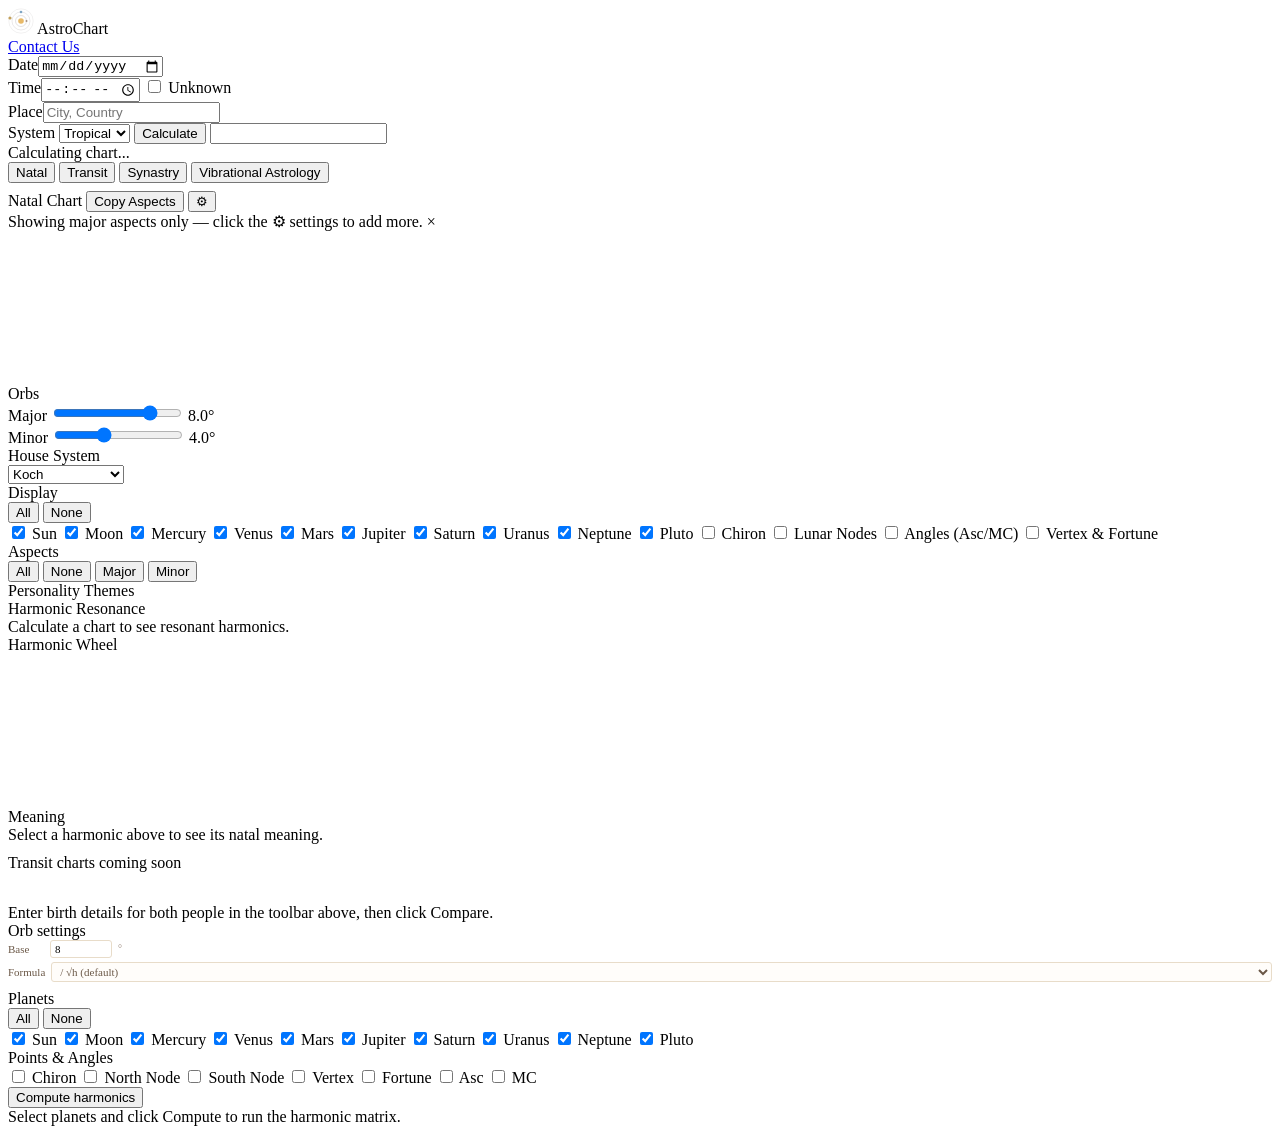
==== app/static/index.html @ 43c546cf "Pastel watercolor theme: soft blush/lavender/sky washes, subtle antique gold, warm plum text Replace" ====
<!DOCTYPE html>
<html lang="en">
<head>
<meta charset="UTF-8">
<meta name="viewport" content="width=device-width, initial-scale=1.0">
<title>Astro Chart</title>
<link rel="stylesheet" href="/static/style.css">
</head>
<body>

<div class="toolbar" id="toolbar">
  <div class="brand">
    <svg class="brand-icon" width="26" height="26" viewBox="0 0 26 26" fill="none" xmlns="http://www.w3.org/2000/svg">
      <circle cx="13" cy="13" r="13" fill="none"/>
      <!-- Sun -->
      <circle cx="13" cy="13" r="2.8" fill="#e8b968"/>
      <!-- Inner orbit + Mercury -->
      <ellipse cx="13" cy="13" rx="5.5" ry="5.5" stroke="rgba(74,60,63,0.22)" stroke-width="0.7" fill="none"/>
      <circle cx="18.5" cy="13" r="1" fill="#a8917f"/>
      <!-- Mid orbit + Earth -->
      <ellipse cx="13" cy="13" rx="9" ry="9" stroke="rgba(74,60,63,0.16)" stroke-width="0.7" fill="none"/>
      <circle cx="13" cy="4" r="1.3" fill="#7fa6c4"/>
      <!-- Outer orbit + Saturn-ish -->
      <ellipse cx="13" cy="13" rx="12.2" ry="12.2" stroke="rgba(74,60,63,0.10)" stroke-width="0.7" fill="none"/>
      <circle cx="2" cy="10" r="1.6" fill="#c3a05a"/>
    </svg>
    Astro<span>Chart</span>
  </div>
  <a class="contact-link" href="mailto:hereandnowinunity@gmail.com">Contact Us</a>

  <!-- Natal / Transit / Vibrational form (single person) -->
  <form id="chart-form">
    <label>Date</label><input type="date" id="birth-date" required>
    <div class="sep"></div>
    <label>Time</label><input type="time" id="birth-time" step="60" required>
    <label class="unknown-time-lbl" title="Assume noon; hides Angles/Points and shows Moon's day range">
      <input type="checkbox" id="unknown-time"> Unknown
    </label>
    <div class="sep"></div>
    <label>Place</label><input type="text" id="location" placeholder="City, Country" required>
    <div class="sep"></div>
    <label>System</label>
    <select id="zodiac"><option value="Tropical">Tropical</option><option value="Sidereal">Sidereal</option></select>
    <button type="submit" class="btn-calc" id="submit-btn">Calculate</button>
    <input type="text" id="hp-website" name="website" autocomplete="off" tabindex="-1" aria-hidden="true" class="hp-field">
  </form>

  <!-- Synastry form (two people) — hidden until Synastry tab active -->
  <div id="syn-toolbar-form" class="syn-tb-form" style="display:none">
    <div class="syn-tb-row">
      <span class="syn-tb-lbl syn-a-lbl">A</span>
      <label>Name</label><input type="text" id="syn-a-name" placeholder="optional" class="syn-tb-name">
      <label>Date</label><input type="date" id="syn-a-date" required>
      <label>Time</label><input type="time" id="syn-a-time" step="60" required>
      <label class="unknown-time-lbl" title="Assume noon; hides Angles/Points"><input type="checkbox" id="syn-a-unknown"> Unknown</label>
      <label>Place</label><input type="text" id="syn-a-loc" placeholder="City, Country" required class="syn-tb-place">
      <div class="syn-tb-sep"></div>
      <label>System</label>
      <select id="syn-zodiac"><option value="Tropical">Tropical</option><option value="Sidereal">Sidereal</option></select>
      <label>Houses</label>
      <select id="syn-house">
        <option value="Koch" selected>Koch</option>
        <option value="Placidus">Placidus</option>
        <option value="Whole Sign">Whole Sign</option>
        <option value="Equal">Equal</option>
        <option value="Porphyry">Porphyry</option>
        <option value="Regiomontanus">Regiomontanus</option>
        <option value="Campanus">Campanus</option>
      </select>
    </div>
    <div class="syn-tb-row">
      <span class="syn-tb-lbl syn-b-lbl">B</span>
      <label>Name</label><input type="text" id="syn-b-name" placeholder="optional" class="syn-tb-name">
      <label>Date</label><input type="date" id="syn-b-date" required>
      <label>Time</label><input type="time" id="syn-b-time" step="60" required>
      <label class="unknown-time-lbl" title="Assume noon; hides Angles/Points"><input type="checkbox" id="syn-b-unknown"> Unknown</label>
      <label>Place</label><input type="text" id="syn-b-loc" placeholder="City, Country" required class="syn-tb-place">
      <div class="syn-tb-sep"></div>
      <label>Orb</label>
      <input type="range" class="orb-slider" id="syn-orb-val" value="8" min="0.5" max="10" step="0.5" style="width:80px">
      <span id="syn-orb-readout" style="font-size:11px;color:#9c8b7e;min-width:28px">8.0°</span>
      <button type="button" class="btn-calc" id="syn-compute-btn" onclick="synCompute()">Compare</button>
    </div>
  </div>
</div>

<div id="error-bar" class="error-bar"></div>
<div class="loading" id="spinner">Calculating chart...</div>
<div id="results" class="page">
  <div class="tab-bar">
    <div class="tabs">
      <button type="button" class="tab active" data-tab="natal">Natal</button>
      <button type="button" class="tab" data-tab="transit">Transit</button>
      <button type="button" class="tab" data-tab="synastry">Synastry</button>
      <button type="button" class="tab" data-tab="vibrational">Vibrational Astrology</button>
    </div>
    <div class="tab-meta" id="tab-meta"></div>
  </div>
  <div id="tab-natal" class="tab-page active">
  <div id="natal-empty-state" class="empty-page" style="display:none">Enter birth details above to generate your natal chart</div>
  <div id="natal-content" style="padding:8px 0 0">
    <!-- Top row: H1 natal (left) + harmonics grid (right) -->
    <div class="row" style="margin-bottom:10px">
      <div class="card card-wheel">
        <div class="card-hdr">
          <span class="card-hdr-title">Natal Chart</span>
          <button class="copy-btn" id="natal-copy-asp-btn" onclick="copyNatalAspects()">Copy Aspects</button>
          <button type="button" class="gear-btn" id="gear-btn" title="Toggle filters">&#9881;</button>
        </div>
        <div class="chart-note" id="chart-note">
          <span>Showing major aspects only &mdash; click the &#9881; settings to add more.</span>
          <span class="nx" id="chart-note-x" title="Dismiss">&times;</span>
        </div>
        <div class="chart-row">
          <div class="canvas-wrap">
            <canvas id="wheel-canvas"></canvas>
            <div id="pat-tooltip" class="pat-tooltip"></div>
          </div>
          <div class="filter-panel closed" id="filter-panel">
            <div class="fp-hdr"><span>Orbs</span></div>
            <div class="orb-row">
              <span class="orb-label">Major</span>
              <input type="range" class="orb-slider" id="major-orb-val" value="8" min="0.5" max="10" step="0.5">
              <span class="orb-readout" id="major-orb-readout">8.0&deg;</span>
            </div>
            <div class="orb-row">
              <span class="orb-label">Minor</span>
              <input type="range" class="orb-slider" id="minor-orb-val" value="4" min="0.5" max="10" step="0.5">
              <span class="orb-readout" id="minor-orb-readout">4.0&deg;</span>
            </div>
            <div class="fp-hdr"><span>House System</span></div>
            <select id="house-system" title="Tropical only &mdash; Sidereal always uses Whole Sign">
              <option value="Koch" selected>Koch</option>
              <option value="Placidus">Placidus</option>
              <option value="Whole Sign">Whole Sign</option>
              <option value="Equal">Equal</option>
              <option value="Porphyry">Porphyry</option>
              <option value="Regiomontanus">Regiomontanus</option>
              <option value="Campanus">Campanus</option>
            </select>
            <div class="fp-hdr">
              <span>Display</span>
              <div class="fp-hdr-btns">
                <button data-bulk="disp" data-bulk-state="all">All</button>
                <button data-bulk="disp" data-bulk-state="none">None</button>
              </div>
            </div>
            <div class="fp-flow">
              <label><input type="checkbox" data-disp-name="Sun" checked> Sun</label>
              <label><input type="checkbox" data-disp-name="Moon" checked> Moon</label>
              <label><input type="checkbox" data-disp-name="Mercury" checked> Mercury</label>
              <label><input type="checkbox" data-disp-name="Venus" checked> Venus</label>
              <label><input type="checkbox" data-disp-name="Mars" checked> Mars</label>
              <label><input type="checkbox" data-disp-name="Jupiter" checked> Jupiter</label>
              <label><input type="checkbox" data-disp-name="Saturn" checked> Saturn</label>
              <label><input type="checkbox" data-disp-name="Uranus" checked> Uranus</label>
              <label><input type="checkbox" data-disp-name="Neptune" checked> Neptune</label>
              <label><input type="checkbox" data-disp-name="Pluto" checked> Pluto</label>
              <label><input type="checkbox" data-disp="Chiron"> Chiron</label>
              <label><input type="checkbox" data-disp="Nodes"> Lunar Nodes</label>
              <label><input type="checkbox" data-disp="Angles"> Angles (Asc/MC)</label>
              <label><input type="checkbox" data-disp="Points"> Vertex &amp; Fortune</label>
            </div>
            <div class="fp-hdr">
              <span>Aspects</span>
              <div class="fp-hdr-btns">
                <button data-asp-bulk="all">All</button>
                <button data-asp-bulk="none">None</button>
                <button data-asp-bulk="major">Major</button>
                <button data-asp-bulk="minor">Minor</button>
              </div>
            </div>
            <div id="asp-list" style="display:grid;grid-template-columns:1fr 1fr;gap:1px 4px"></div>
          </div>
        </div>
      </div>
      <!-- Right column: 2x2 grid -->
      <div class="right-2x2">
        <!-- (0,0) Word cloud -->
        <div class="card card-quad">
          <div class="card-hdr"><span class="card-hdr-title">Personality Themes</span></div>
          <div class="card-body"><div class="word-cloud" id="word-cloud"></div></div>
        </div>
        <!-- (0,1) Harmonics ranked list -->
        <div class="card card-quad">
          <div class="card-hdr">
            <span class="card-hdr-title">Harmonic Resonance</span>
            <span id="harm-loading" style="font-size:10px;color:#9c8268;display:none">computing&hellip;</span>
          </div>
          <div class="card-body" id="harm-body">
            <div id="harm-empty" class="harm-empty">Calculate a chart to see resonant harmonics.</div>
            <div id="harm-content" class="harm-content" style="display:none">
              <div class="harm-orb-ctrl">
                <span class="harm-orb-label">Orb</span>
                <input type="range" id="harm-base-orb" class="orb-slider" min="1" max="16" step="0.5" value="8">
                <span id="harm-base-orb-val" class="harm-orb-readout">8°</span>
                <select id="harm-rank-by" class="harm-rank-select">
                  <option value="pairs" selected>Pair Count</option>
                  <option value="sumclose">Total Resonance</option>
                  <option value="adjusted">Noise-Adjusted</option>
                </select>
              </div>
              <div class="harm-list-hdr" id="harm-list-hdr">Ranked by pair count &middot; click a row for meaning</div>
              <div id="harm-list" class="harm-list"></div>
            </div>
          </div>
        </div>
        <!-- (1,0) Harmonic wheel (mini) -->
        <div class="card card-quad">
          <div class="card-hdr"><span class="card-hdr-title">Harmonic Wheel</span></div>
          <div class="harm-mini-body">
            <canvas id="harm-mini-canvas"></canvas>
          </div>
        </div>
        <!-- (1,1) Harmonic meaning panel -->
        <div class="card card-quad">
          <div class="card-hdr"><span class="card-hdr-title">Meaning</span></div>
          <div class="card-body">
            <div id="harm-detail-right" class="harm-detail-right">
              <div class="harm-hint">Select a harmonic above to see its natal meaning.</div>
            </div>
          </div>
        </div>
      </div>
    </div>
    <div id="info-box" style="display:none"></div>
  </div>
  </div><!-- /natal-content -->
  </div>
  <div id="tab-transit" class="tab-page">
    <div class="tab-coming">Transit charts coming soon</div>
  </div>
  <div id="tab-synastry" class="tab-page">
    <div class="syn-layout">

      <!-- ── Empty / loading states ─────────────────────── -->
      <div id="syn-empty" class="harm-empty" style="margin-top:32px">Enter birth details for both people in the toolbar above, then click Compare.</div>
      <div id="syn-spinner" class="loading" style="display:none;position:relative;padding:32px 0">Calculating synastry&hellip;</div>

      <!-- ── Results ─────────────────────────────────────── -->
      <div id="syn-results" style="display:none">

        <!-- 3-column layout: biwheel | composite | score+harmonics+cross-aspects -->
        <div class="syn-3col">

          <!-- Col 1: Bi-wheel -->
          <div class="card syn-biwheel-card">
            <div class="card-hdr">
              <span class="card-hdr-title">Synastry Bi-Wheel</span>
              <span class="syn-legend"><span class="syn-leg-a">&#9679;</span> <span id="syn-leg-a-name">A</span> &nbsp; <span class="syn-leg-b">&#9679;</span> <span id="syn-leg-b-name">B</span></span>
              <button type="button" class="gear-btn" id="syn-gear-btn" title="Toggle filters">&#9881;</button>
              <button class="copy-btn" id="syn-copy-asp-btn" onclick="copySynAspects()">Copy Aspects</button>
            </div>
            <div class="chart-row syn-biwheel-row">
              <div class="canvas-wrap syn-biwheel-wrap">
                <canvas id="syn-biwheel-canvas"></canvas>
              </div>
              <div class="filter-panel closed" id="syn-filter-panel">
                <div class="fp-hdr"><span>Orbs</span></div>
                <div class="orb-row">
                  <span class="orb-label">Major</span>
                  <input type="range" class="orb-slider" id="syn-major-orb" value="8" min="0.5" max="10" step="0.5">
                  <span class="orb-readout" id="syn-major-orb-readout">8.0&deg;</span>
                </div>
                <div class="orb-row">
                  <span class="orb-label">Minor</span>
                  <input type="range" class="orb-slider" id="syn-minor-orb" value="4" min="0.5" max="10" step="0.5">
                  <span class="orb-readout" id="syn-minor-orb-readout">4.0&deg;</span>
                </div>
                <div class="fp-hdr">
                  <span>Person A bodies</span>
                  <div class="fp-hdr-btns">
                    <button onclick="synBulkBody('a','all')">All</button>
                    <button onclick="synBulkBody('a','none')">None</button>
                  </div>
                </div>
                <div class="fp-flow">
                  <label><input type="checkbox" class="syn-disp-a" data-body="Sun"     checked> Sun</label>
                  <label><input type="checkbox" class="syn-disp-a" data-body="Moon"    checked> Moon</label>
                  <label><input type="checkbox" class="syn-disp-a" data-body="Mercury" checked> Mercury</label>
                  <label><input type="checkbox" class="syn-disp-a" data-body="Venus"   checked> Venus</label>
                  <label><input type="checkbox" class="syn-disp-a" data-body="Mars"    checked> Mars</label>
                  <label><input type="checkbox" class="syn-disp-a" data-body="Jupiter" checked> Jupiter</label>
                  <label><input type="checkbox" class="syn-disp-a" data-body="Saturn"  checked> Saturn</label>
                  <label><input type="checkbox" class="syn-disp-a" data-body="Uranus"  checked> Uranus</label>
                  <label><input type="checkbox" class="syn-disp-a" data-body="Neptune" checked> Neptune</label>
                  <label><input type="checkbox" class="syn-disp-a" data-body="Pluto"   checked> Pluto</label>
                  <label><input type="checkbox" class="syn-disp-a" data-body="Chiron"> Chiron</label>
                  <label><input type="checkbox" class="syn-disp-a" data-body="North Node"> Nodes</label>
                  <label><input type="checkbox" class="syn-disp-a" data-body="Vertex"> Vertex</label>
                  <label><input type="checkbox" class="syn-disp-a" data-body="Fortune"> Fortune</label>
                  <label><input type="checkbox" class="syn-disp-a" data-body="Asc">    Asc/Desc</label>
                  <label><input type="checkbox" class="syn-disp-a" data-body="MC">     MC/IC</label>
                </div>
                <div class="fp-hdr">
                  <span>Person B bodies</span>
                  <div class="fp-hdr-btns">
                    <button onclick="synBulkBody('b','all')">All</button>
                    <button onclick="synBulkBody('b','none')">None</button>
                  </div>
                </div>
                <div class="fp-flow">
                  <label><input type="checkbox" class="syn-disp-b" data-body="Sun"     checked> Sun</label>
                  <label><input type="checkbox" class="syn-disp-b" data-body="Moon"    checked> Moon</label>
                  <label><input type="checkbox" class="syn-disp-b" data-body="Mercury" checked> Mercury</label>
                  <label><input type="checkbox" class="syn-disp-b" data-body="Venus"   checked> Venus</label>
                  <label><input type="checkbox" class="syn-disp-b" data-body="Mars"    checked> Mars</label>
                  <label><input type="checkbox" class="syn-disp-b" data-body="Jupiter" checked> Jupiter</label>
                  <label><input type="checkbox" class="syn-disp-b" data-body="Saturn"  checked> Saturn</label>
                  <label><input type="checkbox" class="syn-disp-b" data-body="Uranus"  checked> Uranus</label>
                  <label><input type="checkbox" class="syn-disp-b" data-body="Neptune" checked> Neptune</label>
                  <label><input type="checkbox" class="syn-disp-b" data-body="Pluto"   checked> Pluto</label>
                  <label><input type="checkbox" class="syn-disp-b" data-body="Chiron"> Chiron</label>
                  <label><input type="checkbox" class="syn-disp-b" data-body="North Node"> Nodes</label>
                  <label><input type="checkbox" class="syn-disp-b" data-body="Vertex"> Vertex</label>
                  <label><input type="checkbox" class="syn-disp-b" data-body="Fortune"> Fortune</label>
                  <label><input type="checkbox" class="syn-disp-b" data-body="Asc">    Asc/Desc</label>
                  <label><input type="checkbox" class="syn-disp-b" data-body="MC">     MC/IC</label>
                </div>
                <div class="fp-hdr">
                  <span>Aspects</span>
                  <div class="fp-hdr-btns">
                    <button onclick="synBulkAsp('all')">All</button>
                    <button onclick="synBulkAsp('none')">None</button>
                    <button onclick="synBulkAsp('major')">Major</button>
                  </div>
                </div>
                <div id="syn-asp-list"></div>
              </div>
            </div>
          </div>

          <!-- Col 2: Composite wheel -->
          <div class="card syn-biwheel-card">
            <div class="card-hdr">
              <span class="card-hdr-title">Composite Chart</span>
              <button type="button" class="gear-btn" id="comp-gear-btn" title="Toggle filters">&#9881;</button>
              <button class="copy-btn" id="comp-copy-asp-btn" onclick="copyCompAspects()">Copy Aspects</button>
            </div>
            <div class="chart-row syn-biwheel-row">
              <div class="canvas-wrap syn-biwheel-wrap">
                <canvas id="syn-composite-canvas"></canvas>
              </div>
              <div class="filter-panel closed" id="comp-filter-panel">
                <div class="fp-hdr"><span>Orbs</span></div>
                <div class="orb-row">
                  <span class="orb-label">Major</span>
                  <input type="range" class="orb-slider" id="comp-major-orb" value="8" min="0.5" max="10" step="0.5">
                  <span class="orb-readout" id="comp-major-orb-readout">8.0&deg;</span>
                </div>
                <div class="orb-row">
                  <span class="orb-label">Minor</span>
                  <input type="range" class="orb-slider" id="comp-minor-orb" value="4" min="0.5" max="10" step="0.5">
                  <span class="orb-readout" id="comp-minor-orb-readout">4.0&deg;</span>
                </div>
                <div class="fp-hdr">
                  <span>Bodies</span>
                  <div class="fp-hdr-btns">
                    <button onclick="compBulkBody('all')">All</button>
                    <button onclick="compBulkBody('none')">None</button>
                  </div>
                </div>
                <div class="fp-flow">
                  <label><input type="checkbox" class="comp-disp" data-body="Sun"     checked> Sun</label>
                  <label><input type="checkbox" class="comp-disp" data-body="Moon"    checked> Moon</label>
                  <label><input type="checkbox" class="comp-disp" data-body="Mercury" checked> Mercury</label>
                  <label><input type="checkbox" class="comp-disp" data-body="Venus"   checked> Venus</label>
                  <label><input type="checkbox" class="comp-disp" data-body="Mars"    checked> Mars</label>
                  <label><input type="checkbox" class="comp-disp" data-body="Jupiter" checked> Jupiter</label>
                  <label><input type="checkbox" class="comp-disp" data-body="Saturn"  checked> Saturn</label>
                  <label><input type="checkbox" class="comp-disp" data-body="Uranus"  checked> Uranus</label>
                  <label><input type="checkbox" class="comp-disp" data-body="Neptune" checked> Neptune</label>
                  <label><input type="checkbox" class="comp-disp" data-body="Pluto"   checked> Pluto</label>
                  <label><input type="checkbox" class="comp-disp" data-body="Chiron"> Chiron</label>
                  <label><input type="checkbox" class="comp-disp" data-body="North Node"> Nodes</label>
                  <label><input type="checkbox" class="comp-disp" data-body="Vertex"> Vertex</label>
                  <label><input type="checkbox" class="comp-disp" data-body="Fortune"> Fortune</label>
                  <label><input type="checkbox" class="comp-disp" data-body="Asc">    Asc/Desc</label>
                  <label><input type="checkbox" class="comp-disp" data-body="MC">     MC/IC</label>
                </div>
                <div class="fp-hdr">
                  <span>Aspects</span>
                  <div class="fp-hdr-btns">
                    <button onclick="compBulkAsp('all')">All</button>
                    <button onclick="compBulkAsp('none')">None</button>
                    <button onclick="compBulkAsp('major')">Major</button>
                  </div>
                </div>
                <div id="comp-asp-list"></div>
              </div>
            </div>
          </div>

          <!-- Col 3: score + harmonics + cross-aspects -->
          <div class="syn-3col-right">

          <!-- Score + Harmonics row -->
          <div class="syn-sh-row">

          <div class="card syn-score-card">
            <div class="card-hdr"><span class="card-hdr-title">Compatibility</span></div>
            <div class="card-body">
              <div class="syn-score-wrap">
                <div class="syn-score-circle" id="syn-score-circle">—</div>
                <div class="syn-score-detail">
                  <div class="syn-score-summary" id="syn-score-summary"></div>
                  <div id="syn-score-breakdown"></div>
                </div>
              </div>
            </div>
          </div>

          <div class="card syn-harm-card">
            <div class="card-hdr">
              <span class="card-hdr-title">Cross-Chart Harmonics</span>
              <span id="syn-harm-loading" style="font-size:10px;color:#9c8268;display:none">computing&hellip;</span>
            </div>
            <div class="card-body" id="syn-harm-body">
              <div id="syn-harm-empty" class="harm-empty">Loading&hellip;</div>
              <div id="syn-harm-content" style="display:none">
                <div class="harm-orb-ctrl">
                  <span class="harm-orb-label">Orb</span>
                  <input type="range" id="syn-harm-orb" class="orb-slider" min="1" max="16" step="0.5" value="8">
                  <span id="syn-harm-orb-val" class="harm-orb-readout">8&deg;</span>
                  <select id="syn-harm-rank-by" class="harm-rank-select">
                    <option value="pairs" selected>Pair Count</option>
                    <option value="sumclose">Total Resonance</option>
                    <option value="adjusted">Noise-Adjusted</option>
                  </select>
                </div>
                <div class="harm-list-hdr" id="syn-harm-list-hdr">Ranked by pair count &middot; click for meaning</div>
                <div id="syn-harm-list" class="harm-list"></div>
                <div id="syn-harm-detail" class="harm-detail-right" style="margin-top:8px;border-top:1px solid #e8dcc9;padding-top:6px"></div>
              </div>
            </div>
          </div>

          </div><!-- /syn-sh-row -->

          <div class="card syn-cross-asp-card">
            <div class="card-hdr">
              <span class="card-hdr-title">Cross-Aspects</span>
              <span style="font-size:10px;color:#9c8b7e" id="syn-asp-count"></span>
            </div>
            <div class="card-body" style="overflow-y:auto;max-height:320px">
              <table class="vib-table" id="syn-cross-asp-table">
                <thead><tr>
                  <th>Person A</th><th>Aspect</th><th>Person B</th>
                  <th class="num">Orb</th><th class="num">Closeness</th>
                </tr></thead>
                <tbody id="syn-cross-asp-tbody"></tbody>
              </table>
            </div>
          </div>

          </div><!-- /syn-3col-right -->

        </div><!-- /syn-3col -->

      </div>
    </div>
  </div>
  <div id="tab-vibrational" class="tab-page">
    <div class="vib-layout">

      <!-- ── Left: controls ─────────────────────────────── -->
      <div class="vib-sidebar">

        <div class="fp-hdr" style="margin-top:0">Orb settings</div>
        <div style="display:flex;align-items:center;gap:6px;margin-bottom:4px">
          <span style="font-size:11px;color:#6b5847;flex:0 0 36px">Base</span>
          <input type="number" id="vib-base-orb" value="8" min="0.5" max="30" step="0.5" style="width:52px;padding:2px 4px;border:1px solid #e8dcc9;border-radius:3px;font-family:inherit;font-size:11px">
          <span style="font-size:10px;color:#9c8b7e">&deg;</span>
        </div>
        <div style="display:flex;align-items:center;gap:6px;margin-bottom:8px">
          <span style="font-size:11px;color:#6b5847;flex:0 0 36px">Formula</span>
          <select id="vib-orb-formula" style="flex:1;padding:2px 4px;border:1px solid #e8dcc9;border-radius:3px;font-family:inherit;font-size:11px;background:#fffdfa;color:#6b5847">
            <option value="sqrt">/ &radic;h  (default)</option>
            <option value="linear">/ h  (strict)</option>
            <option value="fixed">fixed</option>
          </select>
        </div>

        <div class="fp-hdr">
          <span>Planets</span>
          <div class="fp-hdr-btns">
            <button onclick="vibSetAll(true)">All</button>
            <button onclick="vibSetAll(false)">None</button>
          </div>
        </div>
        <div class="vib-checks" id="vib-planet-checks">
          <label><input type="checkbox" class="vib-body" value="Sun" checked> Sun</label>
          <label><input type="checkbox" class="vib-body" value="Moon" checked> Moon</label>
          <label><input type="checkbox" class="vib-body" value="Mercury" checked> Mercury</label>
          <label><input type="checkbox" class="vib-body" value="Venus" checked> Venus</label>
          <label><input type="checkbox" class="vib-body" value="Mars" checked> Mars</label>
          <label><input type="checkbox" class="vib-body" value="Jupiter" checked> Jupiter</label>
          <label><input type="checkbox" class="vib-body" value="Saturn" checked> Saturn</label>
          <label><input type="checkbox" class="vib-body" value="Uranus" checked> Uranus</label>
          <label><input type="checkbox" class="vib-body" value="Neptune" checked> Neptune</label>
          <label><input type="checkbox" class="vib-body" value="Pluto" checked> Pluto</label>
        </div>

        <div class="fp-hdr">Points &amp; Angles</div>
        <div class="vib-checks">
          <label><input type="checkbox" class="vib-body" value="Chiron"> Chiron</label>
          <label><input type="checkbox" class="vib-body" value="North Node"> North Node</label>
          <label><input type="checkbox" class="vib-body" value="South Node"> South Node</label>
          <label><input type="checkbox" class="vib-body" value="Vertex"> Vertex</label>
          <label><input type="checkbox" class="vib-body" value="Fortune"> Fortune</label>
          <label><input type="checkbox" class="vib-body" value="Asc"> Asc</label>
          <label><input type="checkbox" class="vib-body" value="MC"> MC</label>
        </div>

        <button class="vib-compute-btn" id="vib-compute-btn" onclick="vibCompute()">Compute harmonics</button>
      </div>

      <!-- ── Right: results ────────────────────────────── -->
      <div class="vib-main">
        <div id="vib-empty" class="harm-empty">Select planets and click Compute to run the harmonic matrix.</div>
        <div id="vib-spinner" style="display:none" class="harm-empty">Computing&hellip;</div>
        <div id="vib-results" style="display:none;height:100%;overflow-y:auto">
          <table class="vib-table" id="vib-table">
            <thead>
              <tr>
                <th>H</th>
                <th>Name &middot; Factors</th>
                <th class="num">Pairs</th>
                <th class="num">Tightest</th>
                <th>Planet pairs  <span style="font-weight:400;color:#9c8b7e">(natal orb&deg;)</span></th>
              </tr>
            </thead>
            <tbody id="vib-tbody"></tbody>
          </table>
        </div>
      </div>
    </div>
  </div>
</div>

<script src="/static/chart.js"></script>
</body>
</html>
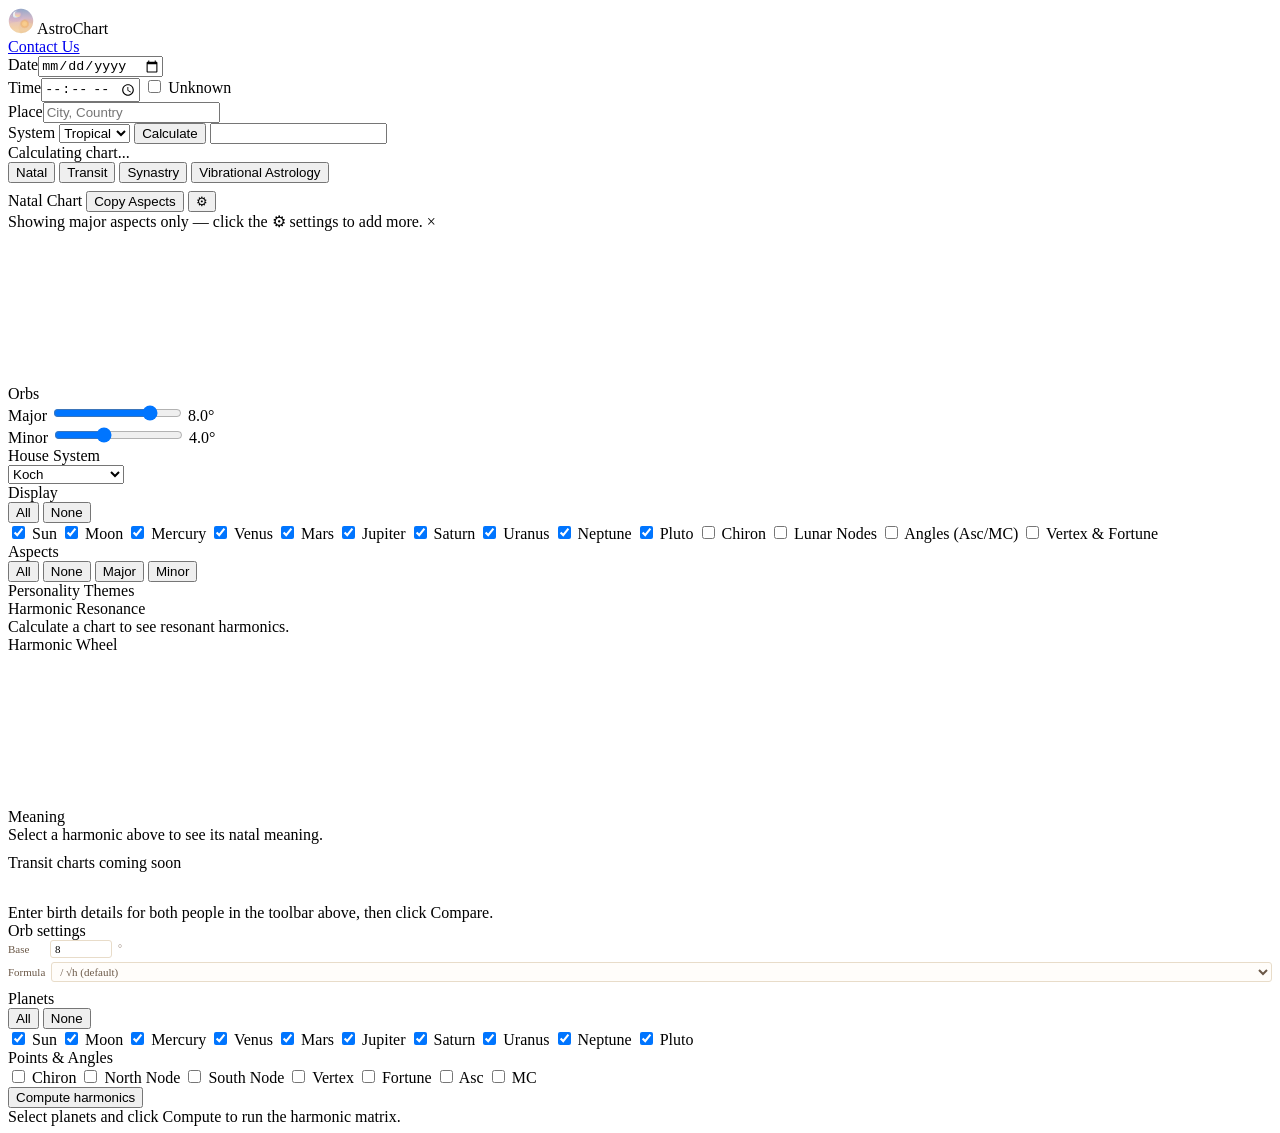
==== commit 2d389851: "Replace brand icon with watercolor sun/moon sky logo Swaps the solar-system orbit icon for a painter" ====
--- a/app/static/index.html
+++ b/app/static/index.html
@@ -10,19 +10,52 @@
 
 <div class="toolbar" id="toolbar">
   <div class="brand">
-    <svg class="brand-icon" width="26" height="26" viewBox="0 0 26 26" fill="none" xmlns="http://www.w3.org/2000/svg">
-      <circle cx="13" cy="13" r="13" fill="none"/>
-      <!-- Sun -->
-      <circle cx="13" cy="13" r="2.8" fill="#e8b968"/>
-      <!-- Inner orbit + Mercury -->
-      <ellipse cx="13" cy="13" rx="5.5" ry="5.5" stroke="rgba(74,60,63,0.22)" stroke-width="0.7" fill="none"/>
-      <circle cx="18.5" cy="13" r="1" fill="#a8917f"/>
-      <!-- Mid orbit + Earth -->
-      <ellipse cx="13" cy="13" rx="9" ry="9" stroke="rgba(74,60,63,0.16)" stroke-width="0.7" fill="none"/>
-      <circle cx="13" cy="4" r="1.3" fill="#7fa6c4"/>
-      <!-- Outer orbit + Saturn-ish -->
-      <ellipse cx="13" cy="13" rx="12.2" ry="12.2" stroke="rgba(74,60,63,0.10)" stroke-width="0.7" fill="none"/>
-      <circle cx="2" cy="10" r="1.6" fill="#c3a05a"/>
+    <svg class="brand-icon" width="26" height="26" viewBox="0 0 64 64" xmlns="http://www.w3.org/2000/svg">
+      <defs>
+        <linearGradient id="brand-sky" x1="0" y1="0" x2="0" y2="1">
+          <stop offset="0%"  stop-color="#8fa8c9"/>
+          <stop offset="45%" stop-color="#d9b9c9"/>
+          <stop offset="75%" stop-color="#f0c9a8"/>
+          <stop offset="100%" stop-color="#f5d9a8"/>
+        </linearGradient>
+        <radialGradient id="brand-sun" cx="50%" cy="50%" r="50%">
+          <stop offset="0%"  stop-color="#fff3d6"/>
+          <stop offset="55%" stop-color="#f0b878"/>
+          <stop offset="100%" stop-color="#e8a55c" stop-opacity="0"/>
+        </radialGradient>
+        <radialGradient id="brand-moon" cx="35%" cy="35%" r="65%">
+          <stop offset="0%"  stop-color="#fdfaf3"/>
+          <stop offset="70%" stop-color="#dce6ee"/>
+          <stop offset="100%" stop-color="#c9d6e2" stop-opacity="0"/>
+        </radialGradient>
+        <filter id="brand-watercolor" x="-50%" y="-50%" width="200%" height="200%">
+          <feTurbulence type="fractalNoise" baseFrequency="0.012 0.018" numOctaves="2" seed="7" result="noise"/>
+          <feDisplacementMap in="SourceGraphic" in2="noise" scale="6" xChannelSelector="R" yChannelSelector="G"/>
+          <feGaussianBlur stdDeviation="0.6"/>
+        </filter>
+        <filter id="brand-soften" x="-50%" y="-50%" width="200%" height="200%">
+          <feGaussianBlur stdDeviation="0.5"/>
+        </filter>
+        <clipPath id="brand-clip"><circle cx="32" cy="32" r="30"/></clipPath>
+      </defs>
+      <!-- Watercolor sky: dusk-to-dawn wash behind sun + crescent moon -->
+      <g clip-path="url(#brand-clip)">
+        <rect x="0" y="0" width="64" height="64" fill="url(#brand-sky)"/>
+        <circle cx="16" cy="14" r="20" fill="#b79bcf" opacity="0.16" filter="url(#brand-watercolor)"/>
+        <circle cx="48" cy="48" r="22" fill="#e0b17a" opacity="0.20" filter="url(#brand-watercolor)"/>
+        <ellipse cx="32" cy="46" rx="36" ry="12" fill="#f6d9b0" opacity="0.30" filter="url(#brand-watercolor)"/>
+        <!-- Sun -->
+        <circle cx="41" cy="39" r="12" fill="url(#brand-sun)" filter="url(#brand-soften)"/>
+        <circle cx="41" cy="39" r="6.5" fill="#f7c988" opacity="0.85" filter="url(#brand-soften)"/>
+        <!-- Crescent moon -->
+        <circle cx="21" cy="17" r="9" fill="url(#brand-moon)" filter="url(#brand-soften)"/>
+        <circle cx="24" cy="14.5" r="7.4" fill="url(#brand-sky)" opacity="0.92"/>
+        <!-- Stars -->
+        <circle cx="13" cy="9" r="0.7" fill="#fff" opacity="0.7"/>
+        <circle cx="9" cy="18" r="0.6" fill="#fff" opacity="0.55"/>
+        <circle cx="20" cy="6" r="0.55" fill="#fff" opacity="0.55"/>
+      </g>
+      <circle cx="32" cy="32" r="30" fill="none" stroke="#00000012" stroke-width="0.6"/>
     </svg>
     Astro<span>Chart</span>
   </div>
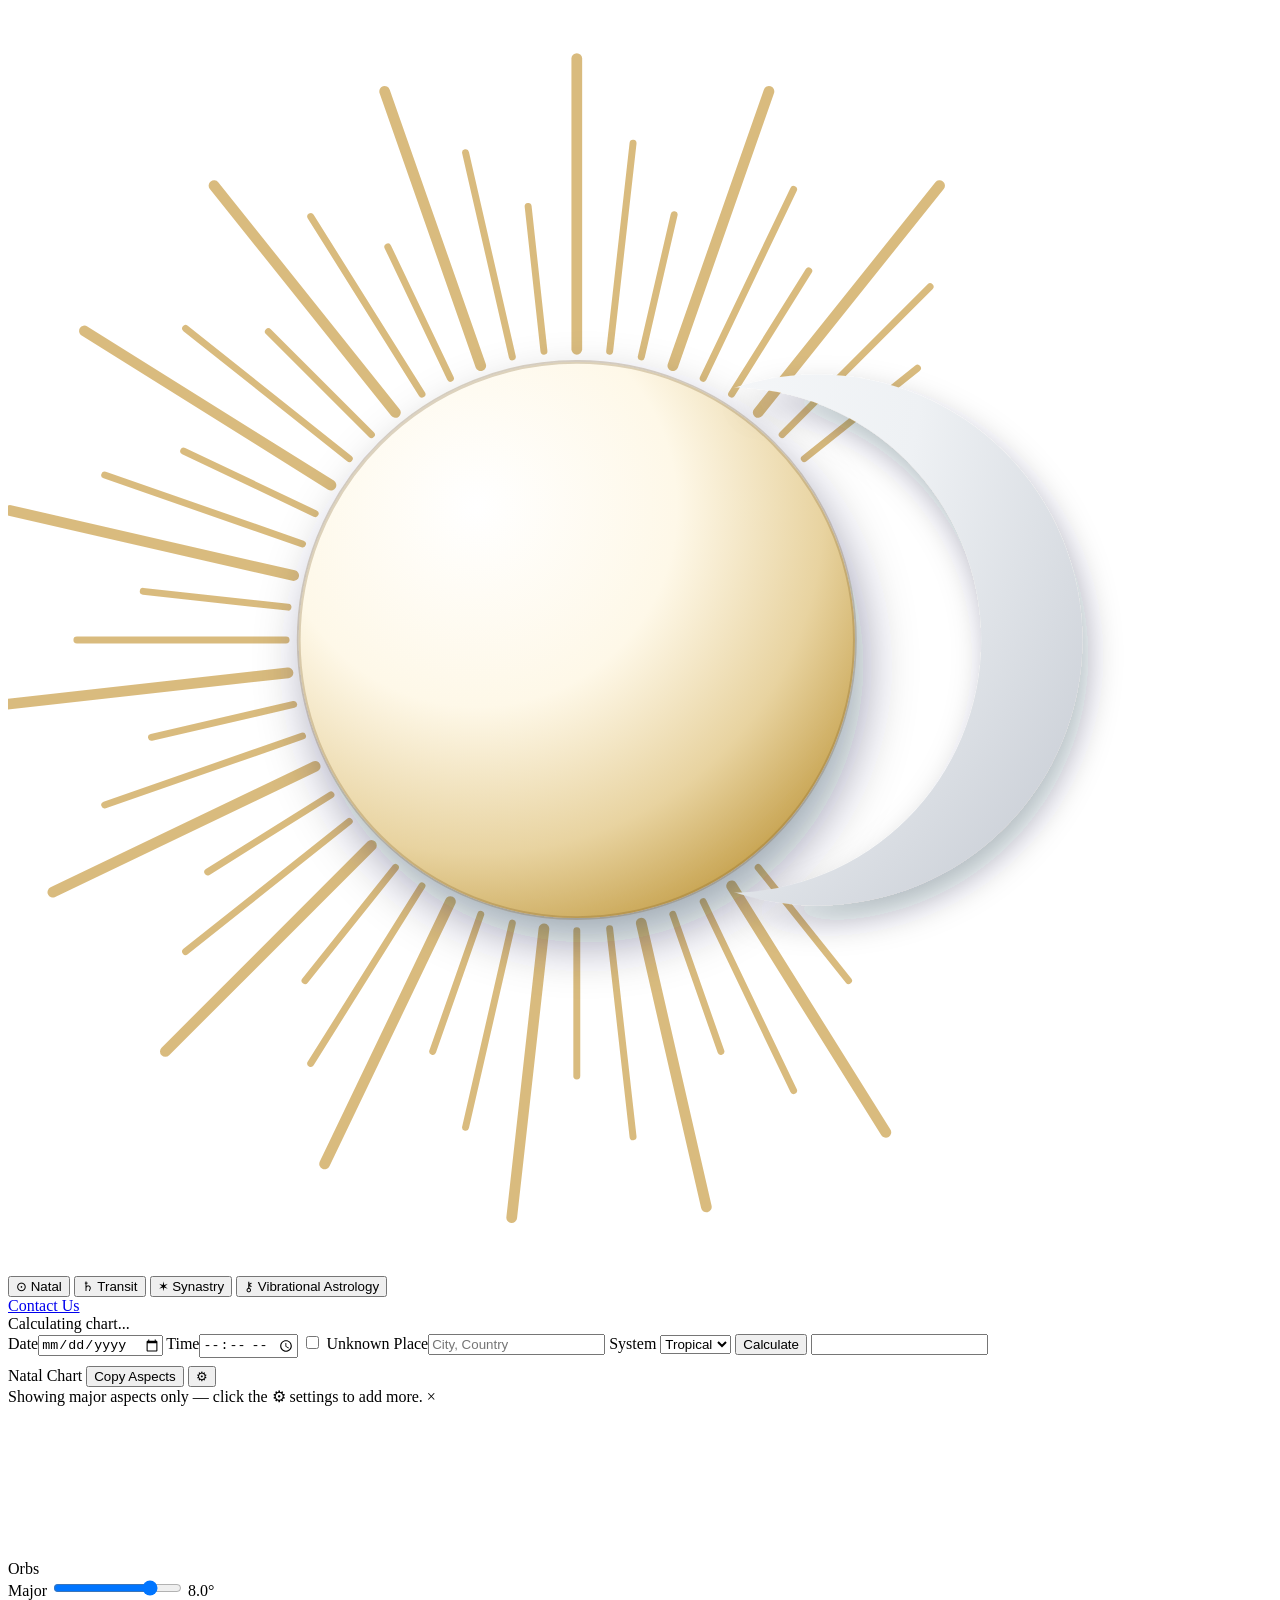
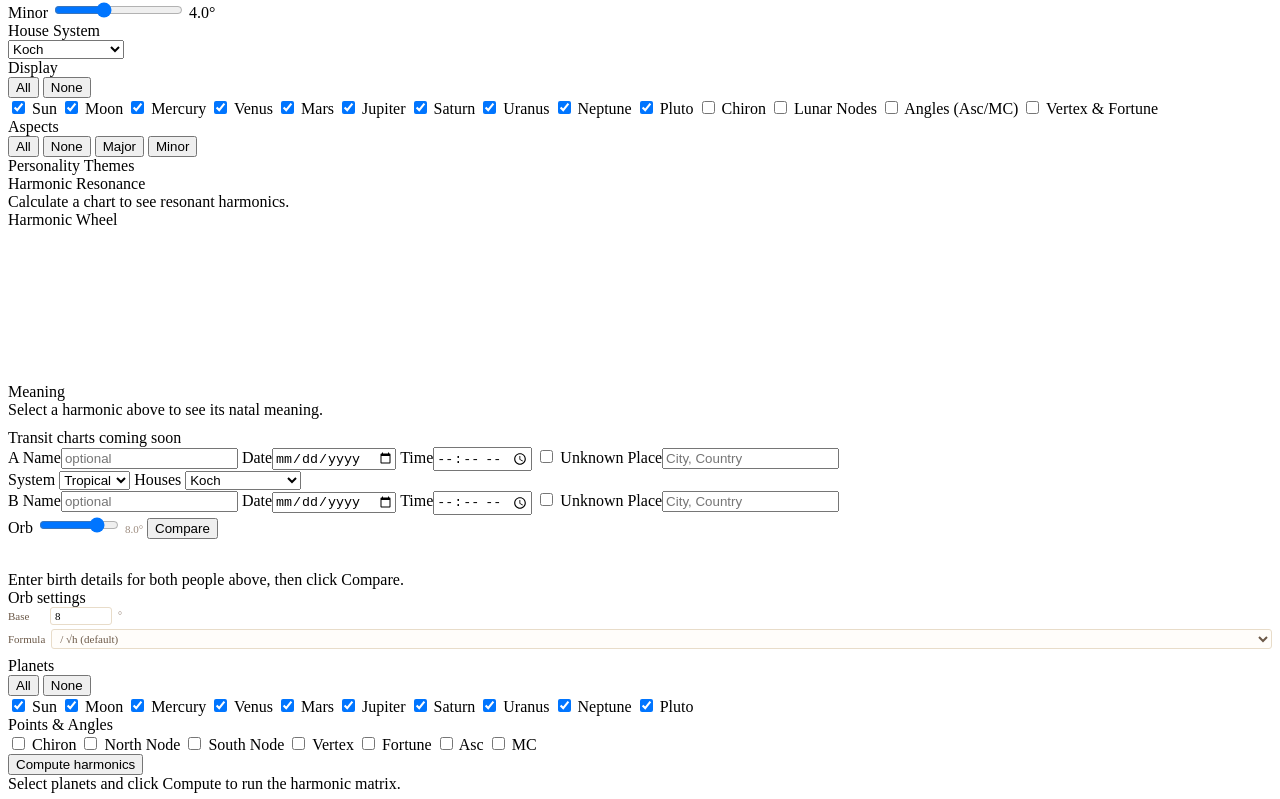
==== commit da20bac0: "Restructure header into a watercolor brand row, move forms into tabs Replaces the old cream toolbar " ====
--- a/app/static/index.html
+++ b/app/static/index.html
@@ -8,128 +8,122 @@
 </head>
 <body>
 
-<div class="toolbar" id="toolbar">
-  <div class="brand">
-    <svg class="brand-icon" width="26" height="26" viewBox="0 0 64 64" xmlns="http://www.w3.org/2000/svg">
+<div class="brandrow" id="brandrow">
+  <div class="stars" id="brand-stars"></div>
+
+  <div class="emblem-wrap">
+    <svg class="emblem" viewBox="0 0 200 200" xmlns="http://www.w3.org/2000/svg">
       <defs>
-        <linearGradient id="brand-sky" x1="0" y1="0" x2="0" y2="1">
-          <stop offset="0%"  stop-color="#8fa8c9"/>
-          <stop offset="45%" stop-color="#d9b9c9"/>
-          <stop offset="75%" stop-color="#f0c9a8"/>
-          <stop offset="100%" stop-color="#f5d9a8"/>
-        </linearGradient>
-        <radialGradient id="brand-sun" cx="50%" cy="50%" r="50%">
-          <stop offset="0%"  stop-color="#fff3d6"/>
-          <stop offset="55%" stop-color="#f0b878"/>
-          <stop offset="100%" stop-color="#e8a55c" stop-opacity="0"/>
+        <radialGradient id="paperSun" cx="32%" cy="26%" r="80%">
+          <stop offset="0%"  stop-color="#ffffff"/>
+          <stop offset="45%" stop-color="#fef8e8"/>
+          <stop offset="78%" stop-color="#e8d3a0"/>
+          <stop offset="100%" stop-color="#c9a655"/>
         </radialGradient>
-        <radialGradient id="brand-moon" cx="35%" cy="35%" r="65%">
-          <stop offset="0%"  stop-color="#fdfaf3"/>
-          <stop offset="70%" stop-color="#dce6ee"/>
-          <stop offset="100%" stop-color="#c9d6e2" stop-opacity="0"/>
+        <radialGradient id="paperMoon" cx="30%" cy="26%" r="85%">
+          <stop offset="0%"  stop-color="#ffffff"/>
+          <stop offset="50%" stop-color="#eef1f4"/>
+          <stop offset="80%" stop-color="#c7ccd4"/>
+          <stop offset="100%" stop-color="#9aa2ae"/>
         </radialGradient>
-        <filter id="brand-watercolor" x="-50%" y="-50%" width="200%" height="200%">
-          <feTurbulence type="fractalNoise" baseFrequency="0.012 0.018" numOctaves="2" seed="7" result="noise"/>
-          <feDisplacementMap in="SourceGraphic" in2="noise" scale="6" xChannelSelector="R" yChannelSelector="G"/>
-          <feGaussianBlur stdDeviation="0.6"/>
+        <mask id="brand-crescentMask">
+          <rect x="0" y="0" width="200" height="200" fill="black"/>
+          <circle cx="128" cy="100" r="42" fill="white"/>
+          <circle cx="114" cy="100" r="40" fill="black"/>
+        </mask>
+        <filter id="brand-paperShadow" x="-60%" y="-60%" width="220%" height="220%">
+          <feDropShadow dx="1.5" dy="4" stdDeviation="4" flood-color="#0d1f38" flood-opacity="0.38"/>
         </filter>
-        <filter id="brand-soften" x="-50%" y="-50%" width="200%" height="200%">
-          <feGaussianBlur stdDeviation="0.5"/>
+        <filter id="brand-paperShadowSm" x="-60%" y="-60%" width="220%" height="220%">
+          <feDropShadow dx="1" dy="2.5" stdDeviation="2.5" flood-color="#0d1f38" flood-opacity="0.3"/>
         </filter>
-        <clipPath id="brand-clip"><circle cx="32" cy="32" r="30"/></clipPath>
       </defs>
-      <!-- Watercolor sky: dusk-to-dawn wash behind sun + crescent moon -->
-      <g clip-path="url(#brand-clip)">
-        <rect x="0" y="0" width="64" height="64" fill="url(#brand-sky)"/>
-        <circle cx="16" cy="14" r="20" fill="#b79bcf" opacity="0.16" filter="url(#brand-watercolor)"/>
-        <circle cx="48" cy="48" r="22" fill="#e0b17a" opacity="0.20" filter="url(#brand-watercolor)"/>
-        <ellipse cx="32" cy="46" rx="36" ry="12" fill="#f6d9b0" opacity="0.30" filter="url(#brand-watercolor)"/>
-        <!-- Sun -->
-        <circle cx="41" cy="39" r="12" fill="url(#brand-sun)" filter="url(#brand-soften)"/>
-        <circle cx="41" cy="39" r="6.5" fill="#f7c988" opacity="0.85" filter="url(#brand-soften)"/>
-        <!-- Crescent moon -->
-        <circle cx="21" cy="17" r="9" fill="url(#brand-moon)" filter="url(#brand-soften)"/>
-        <circle cx="24" cy="14.5" r="7.4" fill="url(#brand-sky)" opacity="0.92"/>
-        <!-- Stars -->
-        <circle cx="13" cy="9" r="0.7" fill="#fff" opacity="0.7"/>
-        <circle cx="9" cy="18" r="0.6" fill="#fff" opacity="0.55"/>
-        <circle cx="20" cy="6" r="0.55" fill="#fff" opacity="0.55"/>
+      <g stroke="#d8b878" stroke-width="1.6" stroke-linecap="round" opacity="0.95">
+          <line x1="118.7" y1="136.0" x2="133.0" y2="153.9" stroke-width="1.1"/>
+          <line x1="114.5" y1="138.9" x2="138.9" y2="177.9" stroke-width="1.7"/>
+          <line x1="110.0" y1="141.4" x2="124.3" y2="171.3" stroke-width="1.1"/>
+          <line x1="105.2" y1="143.4" x2="112.8" y2="165.1" stroke-width="1.1"/>
+          <line x1="100.2" y1="144.8" x2="110.5" y2="189.7" stroke-width="1.7"/>
+          <line x1="95.2" y1="145.7" x2="98.9" y2="178.6" stroke-width="1.1"/>
+          <line x1="90.0" y1="146.0" x2="90.0" y2="169.0" stroke-width="1.1"/>
+          <line x1="84.8" y1="145.7" x2="79.7" y2="191.4" stroke-width="1.7"/>
+          <line x1="79.8" y1="144.8" x2="72.4" y2="177.1" stroke-width="1.1"/>
+          <line x1="74.8" y1="143.4" x2="67.2" y2="165.1" stroke-width="1.1"/>
+          <line x1="70.0" y1="141.4" x2="50.1" y2="182.9" stroke-width="1.7"/>
+          <line x1="65.5" y1="138.9" x2="47.9" y2="167.0" stroke-width="1.1"/>
+          <line x1="61.3" y1="136.0" x2="47.0" y2="153.9" stroke-width="1.1"/>
+          <line x1="57.5" y1="132.5" x2="24.9" y2="165.1" stroke-width="1.7"/>
+          <line x1="54.0" y1="128.7" x2="28.1" y2="149.3" stroke-width="1.1"/>
+          <line x1="51.1" y1="124.5" x2="31.6" y2="136.7" stroke-width="1.1"/>
+          <line x1="48.6" y1="120.0" x2="7.1" y2="139.9" stroke-width="1.7"/>
+          <line x1="46.6" y1="115.2" x2="15.3" y2="126.1" stroke-width="1.1"/>
+          <line x1="45.2" y1="110.2" x2="22.7" y2="115.4" stroke-width="1.1"/>
+          <line x1="44.3" y1="105.2" x2="-1.4" y2="110.3" stroke-width="1.7"/>
+          <line x1="44.0" y1="100.0" x2="10.9" y2="100.0" stroke-width="1.1"/>
+          <line x1="44.3" y1="94.8" x2="21.4" y2="92.3" stroke-width="1.1"/>
+          <line x1="45.2" y1="89.8" x2="0.3" y2="79.5" stroke-width="1.7"/>
+          <line x1="46.6" y1="84.8" x2="15.3" y2="73.9" stroke-width="1.1"/>
+          <line x1="48.6" y1="80.0" x2="27.8" y2="70.1" stroke-width="1.1"/>
+          <line x1="51.1" y1="75.5" x2="12.1" y2="51.1" stroke-width="1.7"/>
+          <line x1="54.0" y1="71.3" x2="28.1" y2="50.7" stroke-width="1.1"/>
+          <line x1="57.5" y1="67.5" x2="41.2" y2="51.2" stroke-width="1.1"/>
+          <line x1="61.3" y1="64.0" x2="32.6" y2="28.1" stroke-width="1.7"/>
+          <line x1="65.5" y1="61.1" x2="47.9" y2="33.0" stroke-width="1.1"/>
+          <line x1="70.0" y1="58.6" x2="60.1" y2="37.8" stroke-width="1.1"/>
+          <line x1="74.8" y1="56.6" x2="59.6" y2="13.2" stroke-width="1.7"/>
+          <line x1="79.8" y1="55.2" x2="72.4" y2="22.9" stroke-width="1.1"/>
+          <line x1="84.8" y1="54.3" x2="82.3" y2="31.4" stroke-width="1.1"/>
+          <line x1="90.0" y1="54.0" x2="90.0" y2="8.0" stroke-width="1.7"/>
+          <line x1="95.2" y1="54.3" x2="98.9" y2="21.4" stroke-width="1.1"/>
+          <line x1="100.2" y1="55.2" x2="105.4" y2="32.7" stroke-width="1.1"/>
+          <line x1="105.2" y1="56.6" x2="120.4" y2="13.2" stroke-width="1.7"/>
+          <line x1="110.0" y1="58.6" x2="124.3" y2="28.7" stroke-width="1.1"/>
+          <line x1="114.5" y1="61.1" x2="126.7" y2="41.6" stroke-width="1.1"/>
+          <line x1="118.7" y1="64.0" x2="147.4" y2="28.1" stroke-width="1.7"/>
+          <line x1="122.5" y1="67.5" x2="145.9" y2="44.1" stroke-width="1.1"/>
+          <line x1="126.0" y1="71.3" x2="143.9" y2="57.0" stroke-width="1.1"/>
       </g>
-      <circle cx="32" cy="32" r="30" fill="none" stroke="#00000012" stroke-width="0.6"/>
+      <!-- sun: 3D sphere shading -->
+      <circle cx="90" cy="100" r="44" fill="url(#paperSun)" filter="url(#brand-paperShadow)"/>
+      <circle cx="90" cy="100" r="44" fill="none" stroke="#7a5a20" stroke-width="0.6" opacity="0.25"/>
+      <!-- moon: layered in front, its own sphere shading -->
+      <g filter="url(#brand-paperShadowSm)">
+        <rect x="0" y="0" width="200" height="200" fill="url(#paperMoon)" mask="url(#brand-crescentMask)"/>
+      </g>
     </svg>
-    Astro<span>Chart</span>
-  </div>
+  </div>
+
+  <div class="tabs">
+    <button type="button" class="tab active" data-tab="natal">⊙ Natal</button>
+    <button type="button" class="tab" data-tab="transit">♄ Transit</button>
+    <button type="button" class="tab" data-tab="synastry">✶ Synastry</button>
+    <button type="button" class="tab" data-tab="vibrational">⚷ Vibrational Astrology</button>
+  </div>
+
   <a class="contact-link" href="mailto:hereandnowinunity@gmail.com">Contact Us</a>
-
-  <!-- Natal / Transit / Vibrational form (single person) -->
-  <form id="chart-form">
-    <label>Date</label><input type="date" id="birth-date" required>
-    <div class="sep"></div>
-    <label>Time</label><input type="time" id="birth-time" step="60" required>
-    <label class="unknown-time-lbl" title="Assume noon; hides Angles/Points and shows Moon's day range">
-      <input type="checkbox" id="unknown-time"> Unknown
-    </label>
-    <div class="sep"></div>
-    <label>Place</label><input type="text" id="location" placeholder="City, Country" required>
-    <div class="sep"></div>
-    <label>System</label>
-    <select id="zodiac"><option value="Tropical">Tropical</option><option value="Sidereal">Sidereal</option></select>
-    <button type="submit" class="btn-calc" id="submit-btn">Calculate</button>
-    <input type="text" id="hp-website" name="website" autocomplete="off" tabindex="-1" aria-hidden="true" class="hp-field">
-  </form>
-
-  <!-- Synastry form (two people) — hidden until Synastry tab active -->
-  <div id="syn-toolbar-form" class="syn-tb-form" style="display:none">
-    <div class="syn-tb-row">
-      <span class="syn-tb-lbl syn-a-lbl">A</span>
-      <label>Name</label><input type="text" id="syn-a-name" placeholder="optional" class="syn-tb-name">
-      <label>Date</label><input type="date" id="syn-a-date" required>
-      <label>Time</label><input type="time" id="syn-a-time" step="60" required>
-      <label class="unknown-time-lbl" title="Assume noon; hides Angles/Points"><input type="checkbox" id="syn-a-unknown"> Unknown</label>
-      <label>Place</label><input type="text" id="syn-a-loc" placeholder="City, Country" required class="syn-tb-place">
-      <div class="syn-tb-sep"></div>
-      <label>System</label>
-      <select id="syn-zodiac"><option value="Tropical">Tropical</option><option value="Sidereal">Sidereal</option></select>
-      <label>Houses</label>
-      <select id="syn-house">
-        <option value="Koch" selected>Koch</option>
-        <option value="Placidus">Placidus</option>
-        <option value="Whole Sign">Whole Sign</option>
-        <option value="Equal">Equal</option>
-        <option value="Porphyry">Porphyry</option>
-        <option value="Regiomontanus">Regiomontanus</option>
-        <option value="Campanus">Campanus</option>
-      </select>
-    </div>
-    <div class="syn-tb-row">
-      <span class="syn-tb-lbl syn-b-lbl">B</span>
-      <label>Name</label><input type="text" id="syn-b-name" placeholder="optional" class="syn-tb-name">
-      <label>Date</label><input type="date" id="syn-b-date" required>
-      <label>Time</label><input type="time" id="syn-b-time" step="60" required>
-      <label class="unknown-time-lbl" title="Assume noon; hides Angles/Points"><input type="checkbox" id="syn-b-unknown"> Unknown</label>
-      <label>Place</label><input type="text" id="syn-b-loc" placeholder="City, Country" required class="syn-tb-place">
-      <div class="syn-tb-sep"></div>
-      <label>Orb</label>
-      <input type="range" class="orb-slider" id="syn-orb-val" value="8" min="0.5" max="10" step="0.5" style="width:80px">
-      <span id="syn-orb-readout" style="font-size:11px;color:#9c8b7e;min-width:28px">8.0°</span>
-      <button type="button" class="btn-calc" id="syn-compute-btn" onclick="synCompute()">Compare</button>
-    </div>
-  </div>
 </div>
+
+<div class="tab-meta-row"><div class="tab-meta" id="tab-meta"></div></div>
 
 <div id="error-bar" class="error-bar"></div>
 <div class="loading" id="spinner">Calculating chart...</div>
 <div id="results" class="page">
-  <div class="tab-bar">
-    <div class="tabs">
-      <button type="button" class="tab active" data-tab="natal">Natal</button>
-      <button type="button" class="tab" data-tab="transit">Transit</button>
-      <button type="button" class="tab" data-tab="synastry">Synastry</button>
-      <button type="button" class="tab" data-tab="vibrational">Vibrational Astrology</button>
-    </div>
-    <div class="tab-meta" id="tab-meta"></div>
-  </div>
   <div id="tab-natal" class="tab-page active">
+  <div class="panel">
+    <!-- Natal / Transit / Vibrational form (single person) -->
+    <form id="chart-form" class="toolbar">
+      <label>Date</label><input type="date" id="birth-date" required>
+      <label>Time</label><input type="time" id="birth-time" step="60" required>
+      <label class="unknown-time-lbl" title="Assume noon; hides Angles/Points and shows Moon's day range">
+        <input type="checkbox" id="unknown-time"> Unknown
+      </label>
+      <label>Place</label><input type="text" id="location" placeholder="City, Country" required>
+      <label>System</label>
+      <select id="zodiac"><option value="Tropical">Tropical</option><option value="Sidereal">Sidereal</option></select>
+      <button type="submit" class="btn-calc" id="submit-btn">Calculate</button>
+      <input type="text" id="hp-website" name="website" autocomplete="off" tabindex="-1" aria-hidden="true" class="hp-field">
+    </form>
+  </div>
   <div id="natal-empty-state" class="empty-page" style="display:none">Enter birth details above to generate your natal chart</div>
   <div id="natal-content" style="padding:8px 0 0">
     <!-- Top row: H1 natal (left) + harmonics grid (right) -->
@@ -264,10 +258,49 @@
     <div class="tab-coming">Transit charts coming soon</div>
   </div>
   <div id="tab-synastry" class="tab-page">
+    <div class="panel">
+      <!-- Synastry form (two people) -->
+      <div id="syn-toolbar-form" class="syn-tb-form toolbar">
+        <div class="syn-tb-row">
+          <span class="syn-tb-lbl syn-a-lbl">A</span>
+          <label>Name</label><input type="text" id="syn-a-name" placeholder="optional" class="syn-tb-name">
+          <label>Date</label><input type="date" id="syn-a-date" required>
+          <label>Time</label><input type="time" id="syn-a-time" step="60" required>
+          <label class="unknown-time-lbl" title="Assume noon; hides Angles/Points"><input type="checkbox" id="syn-a-unknown"> Unknown</label>
+          <label>Place</label><input type="text" id="syn-a-loc" placeholder="City, Country" required class="syn-tb-place">
+          <div class="syn-tb-sep"></div>
+          <label>System</label>
+          <select id="syn-zodiac"><option value="Tropical">Tropical</option><option value="Sidereal">Sidereal</option></select>
+          <label>Houses</label>
+          <select id="syn-house">
+            <option value="Koch" selected>Koch</option>
+            <option value="Placidus">Placidus</option>
+            <option value="Whole Sign">Whole Sign</option>
+            <option value="Equal">Equal</option>
+            <option value="Porphyry">Porphyry</option>
+            <option value="Regiomontanus">Regiomontanus</option>
+            <option value="Campanus">Campanus</option>
+          </select>
+        </div>
+        <div class="syn-tb-row syn-tb-row2">
+          <span class="syn-tb-lbl syn-b-lbl">B</span>
+          <label>Name</label><input type="text" id="syn-b-name" placeholder="optional" class="syn-tb-name">
+          <label>Date</label><input type="date" id="syn-b-date" required>
+          <label>Time</label><input type="time" id="syn-b-time" step="60" required>
+          <label class="unknown-time-lbl" title="Assume noon; hides Angles/Points"><input type="checkbox" id="syn-b-unknown"> Unknown</label>
+          <label>Place</label><input type="text" id="syn-b-loc" placeholder="City, Country" required class="syn-tb-place">
+          <div class="syn-tb-sep"></div>
+          <label>Orb</label>
+          <input type="range" class="orb-slider" id="syn-orb-val" value="8" min="0.5" max="10" step="0.5" style="width:80px">
+          <span id="syn-orb-readout" style="font-size:11px;color:#9c8b7e;min-width:28px">8.0°</span>
+          <button type="button" class="btn-calc" id="syn-compute-btn" onclick="synCompute()">Compare</button>
+        </div>
+      </div>
+    </div>
     <div class="syn-layout">
 
       <!-- ── Empty / loading states ─────────────────────── -->
-      <div id="syn-empty" class="harm-empty" style="margin-top:32px">Enter birth details for both people in the toolbar above, then click Compare.</div>
+      <div id="syn-empty" class="harm-empty" style="margin-top:32px">Enter birth details for both people above, then click Compare.</div>
       <div id="syn-spinner" class="loading" style="display:none;position:relative;padding:32px 0">Calculating synastry&hellip;</div>
 
       <!-- ── Results ─────────────────────────────────────── -->
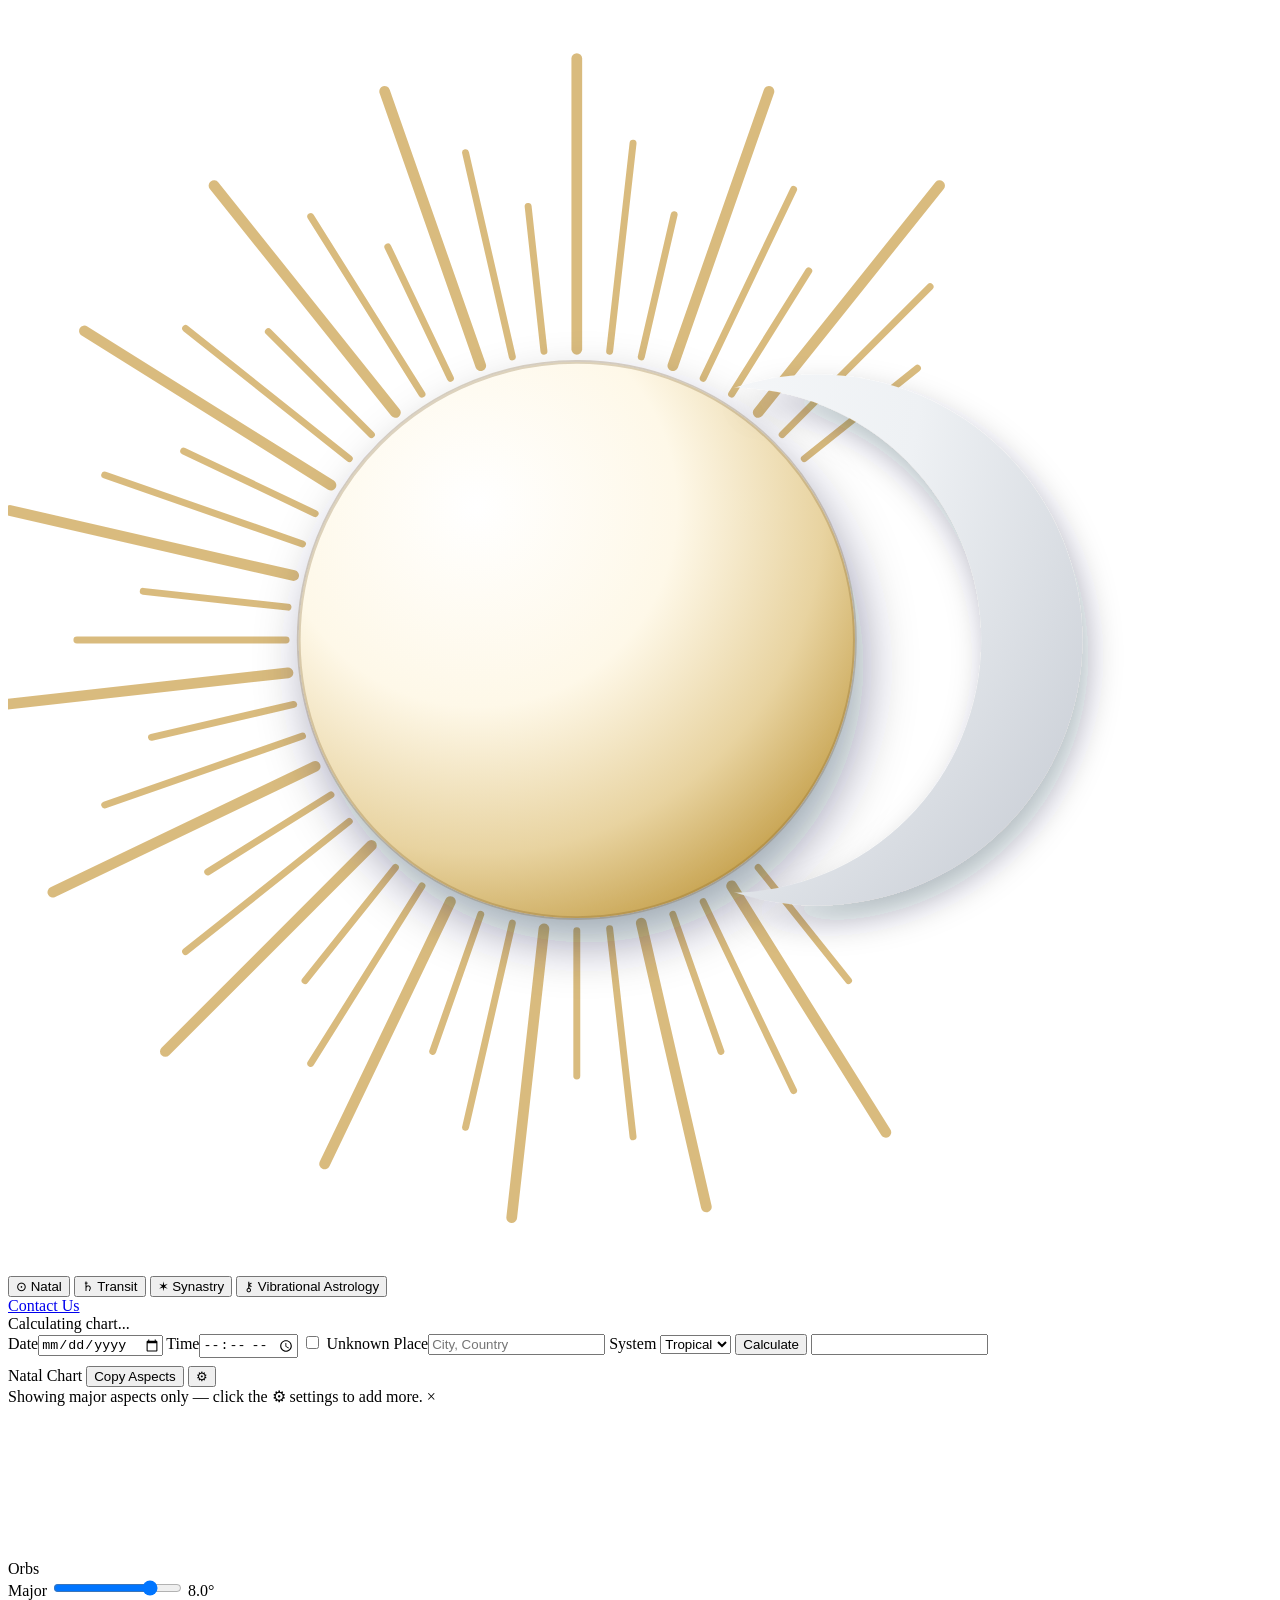
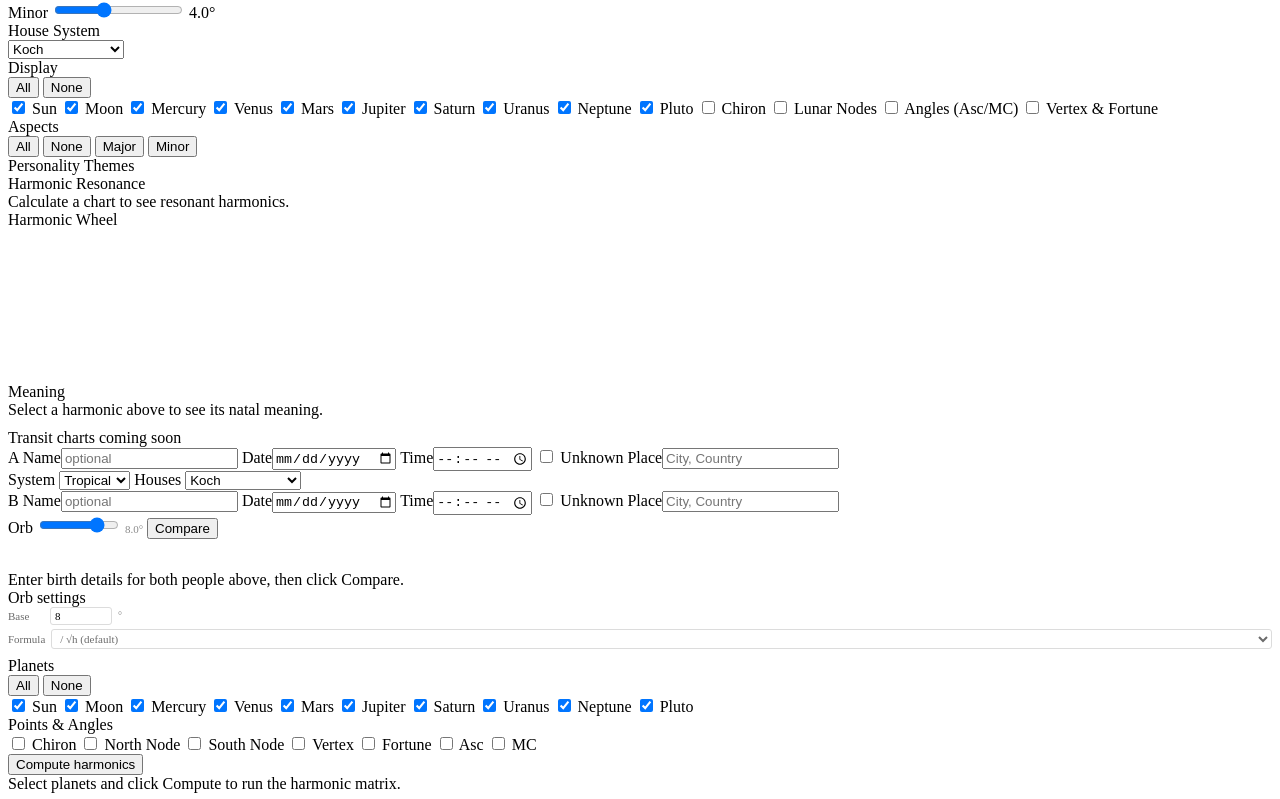
==== commit 104977a8: "Enlarge logo and let watercolor wash bleed across the whole page Move the blue sky gradient from a s" ====
--- a/app/static/index.html
+++ b/app/static/index.html
@@ -212,7 +212,7 @@
         <div class="card card-quad">
           <div class="card-hdr">
             <span class="card-hdr-title">Harmonic Resonance</span>
-            <span id="harm-loading" style="font-size:10px;color:#9c8268;display:none">computing&hellip;</span>
+            <span id="harm-loading" style="font-size:10px;color:#767676;display:none">computing&hellip;</span>
           </div>
           <div class="card-body" id="harm-body">
             <div id="harm-empty" class="harm-empty">Calculate a chart to see resonant harmonics.</div>
@@ -292,7 +292,7 @@
           <div class="syn-tb-sep"></div>
           <label>Orb</label>
           <input type="range" class="orb-slider" id="syn-orb-val" value="8" min="0.5" max="10" step="0.5" style="width:80px">
-          <span id="syn-orb-readout" style="font-size:11px;color:#9c8b7e;min-width:28px">8.0°</span>
+          <span id="syn-orb-readout" style="font-size:11px;color:#8a8a8a;min-width:28px">8.0°</span>
           <button type="button" class="btn-calc" id="syn-compute-btn" onclick="synCompute()">Compare</button>
         </div>
       </div>
@@ -479,7 +479,7 @@
           <div class="card syn-harm-card">
             <div class="card-hdr">
               <span class="card-hdr-title">Cross-Chart Harmonics</span>
-              <span id="syn-harm-loading" style="font-size:10px;color:#9c8268;display:none">computing&hellip;</span>
+              <span id="syn-harm-loading" style="font-size:10px;color:#767676;display:none">computing&hellip;</span>
             </div>
             <div class="card-body" id="syn-harm-body">
               <div id="syn-harm-empty" class="harm-empty">Loading&hellip;</div>
@@ -496,7 +496,7 @@
                 </div>
                 <div class="harm-list-hdr" id="syn-harm-list-hdr">Ranked by pair count &middot; click for meaning</div>
                 <div id="syn-harm-list" class="harm-list"></div>
-                <div id="syn-harm-detail" class="harm-detail-right" style="margin-top:8px;border-top:1px solid #e8dcc9;padding-top:6px"></div>
+                <div id="syn-harm-detail" class="harm-detail-right" style="margin-top:8px;border-top:1px solid #dcdcdc;padding-top:6px"></div>
               </div>
             </div>
           </div>
@@ -506,7 +506,7 @@
           <div class="card syn-cross-asp-card">
             <div class="card-hdr">
               <span class="card-hdr-title">Cross-Aspects</span>
-              <span style="font-size:10px;color:#9c8b7e" id="syn-asp-count"></span>
+              <span style="font-size:10px;color:#8a8a8a" id="syn-asp-count"></span>
             </div>
             <div class="card-body" style="overflow-y:auto;max-height:320px">
               <table class="vib-table" id="syn-cross-asp-table">
@@ -534,13 +534,13 @@
 
         <div class="fp-hdr" style="margin-top:0">Orb settings</div>
         <div style="display:flex;align-items:center;gap:6px;margin-bottom:4px">
-          <span style="font-size:11px;color:#6b5847;flex:0 0 36px">Base</span>
-          <input type="number" id="vib-base-orb" value="8" min="0.5" max="30" step="0.5" style="width:52px;padding:2px 4px;border:1px solid #e8dcc9;border-radius:3px;font-family:inherit;font-size:11px">
-          <span style="font-size:10px;color:#9c8b7e">&deg;</span>
+          <span style="font-size:11px;color:#6b6b6b;flex:0 0 36px">Base</span>
+          <input type="number" id="vib-base-orb" value="8" min="0.5" max="30" step="0.5" style="width:52px;padding:2px 4px;border:1px solid #dcdcdc;border-radius:3px;font-family:inherit;font-size:11px">
+          <span style="font-size:10px;color:#8a8a8a">&deg;</span>
         </div>
         <div style="display:flex;align-items:center;gap:6px;margin-bottom:8px">
-          <span style="font-size:11px;color:#6b5847;flex:0 0 36px">Formula</span>
-          <select id="vib-orb-formula" style="flex:1;padding:2px 4px;border:1px solid #e8dcc9;border-radius:3px;font-family:inherit;font-size:11px;background:#fffdfa;color:#6b5847">
+          <span style="font-size:11px;color:#6b6b6b;flex:0 0 36px">Formula</span>
+          <select id="vib-orb-formula" style="flex:1;padding:2px 4px;border:1px solid #dcdcdc;border-radius:3px;font-family:inherit;font-size:11px;background:#ffffff;color:#6b6b6b">
             <option value="sqrt">/ &radic;h  (default)</option>
             <option value="linear">/ h  (strict)</option>
             <option value="fixed">fixed</option>
@@ -593,7 +593,7 @@
                 <th>Name &middot; Factors</th>
                 <th class="num">Pairs</th>
                 <th class="num">Tightest</th>
-                <th>Planet pairs  <span style="font-weight:400;color:#9c8b7e">(natal orb&deg;)</span></th>
+                <th>Planet pairs  <span style="font-weight:400;color:#8a8a8a">(natal orb&deg;)</span></th>
               </tr>
             </thead>
             <tbody id="vib-tbody"></tbody>
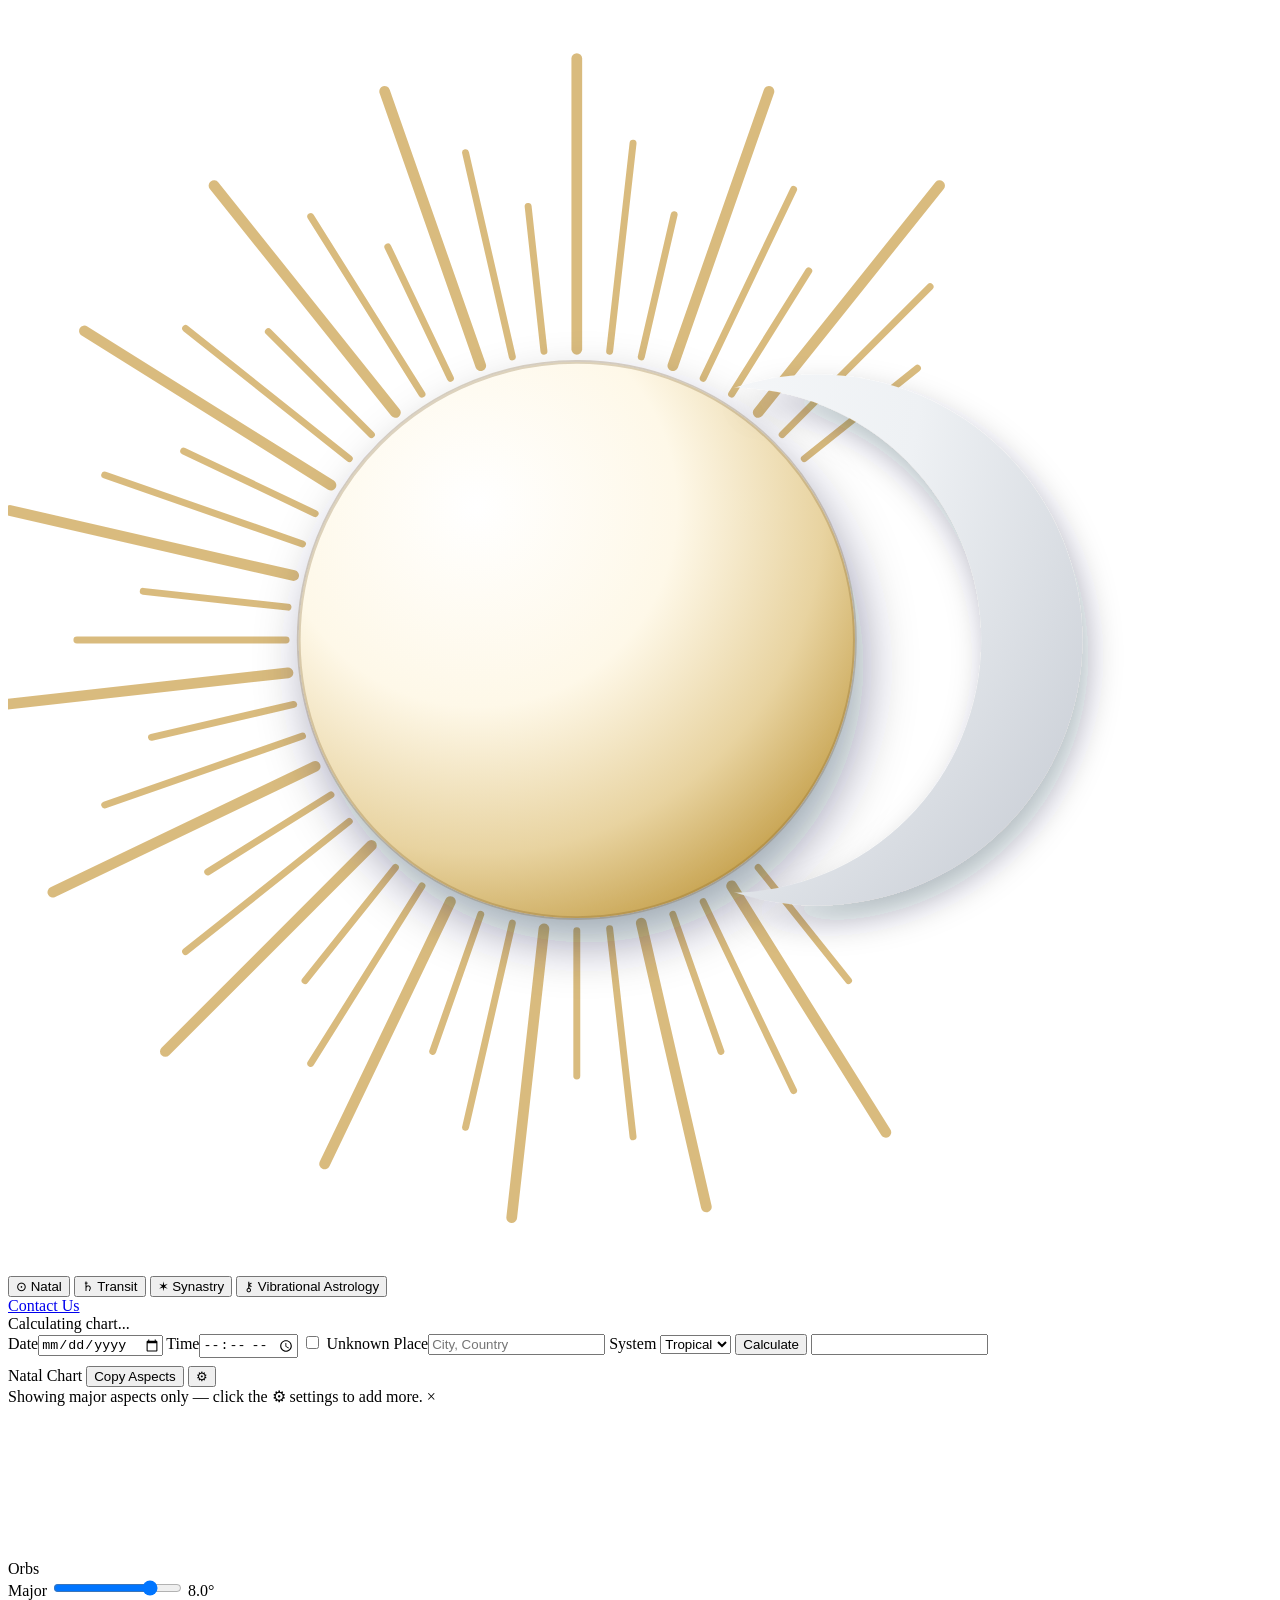
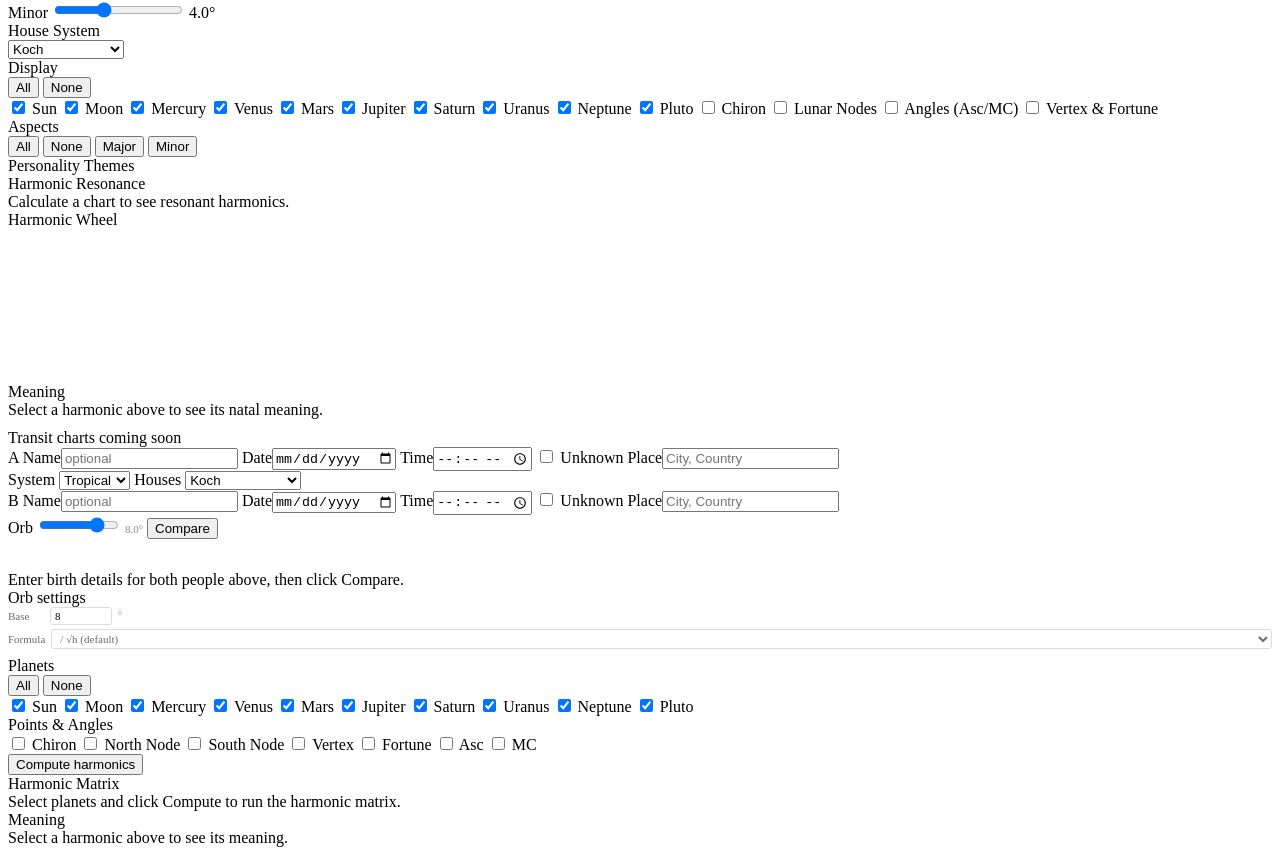
==== commit cb5e67a2: "Fix planet symbol overlap, synastry gap, and rework Vibrational tab - Add assignClusterStacks(): gro" ====
--- a/app/static/index.html
+++ b/app/static/index.html
@@ -4,7 +4,11 @@
 <meta charset="UTF-8">
 <meta name="viewport" content="width=device-width, initial-scale=1.0">
 <title>Astro Chart</title>
+<link rel="preconnect" href="https://fonts.googleapis.com">
+<link rel="preconnect" href="https://fonts.gstatic.com" crossorigin>
+<link href="https://fonts.googleapis.com/css2?family=Cormorant+Garamond:ital,wght@0,500;0,600;1,500;1,600&display=swap" rel="stylesheet">
 <link rel="stylesheet" href="/static/style.css">
+<script>if ('scrollRestoration' in history) { history.scrollRestoration = 'manual'; }</script>
 </head>
 <body>
 
@@ -103,12 +107,10 @@
   <a class="contact-link" href="mailto:hereandnowinunity@gmail.com">Contact Us</a>
 </div>
 
-<div class="tab-meta-row"><div class="tab-meta" id="tab-meta"></div></div>
-
 <div id="error-bar" class="error-bar"></div>
 <div class="loading" id="spinner">Calculating chart...</div>
-<div id="results" class="page">
-  <div id="tab-natal" class="tab-page active">
+<div id="results">
+  <div id="tab-natal" class="tab-page page active">
   <div class="panel">
     <!-- Natal / Transit / Vibrational form (single person) -->
     <form id="chart-form" class="toolbar">
@@ -463,19 +465,6 @@
           <!-- Score + Harmonics row -->
           <div class="syn-sh-row">
 
-          <div class="card syn-score-card">
-            <div class="card-hdr"><span class="card-hdr-title">Compatibility</span></div>
-            <div class="card-body">
-              <div class="syn-score-wrap">
-                <div class="syn-score-circle" id="syn-score-circle">—</div>
-                <div class="syn-score-detail">
-                  <div class="syn-score-summary" id="syn-score-summary"></div>
-                  <div id="syn-score-breakdown"></div>
-                </div>
-              </div>
-            </div>
-          </div>
-
           <div class="card syn-harm-card">
             <div class="card-hdr">
               <span class="card-hdr-title">Cross-Chart Harmonics</span>
@@ -582,22 +571,24 @@
       </div>
 
       <!-- ── Right: results ────────────────────────────── -->
-      <div class="vib-main">
-        <div id="vib-empty" class="harm-empty">Select planets and click Compute to run the harmonic matrix.</div>
-        <div id="vib-spinner" style="display:none" class="harm-empty">Computing&hellip;</div>
-        <div id="vib-results" style="display:none;height:100%;overflow-y:auto">
-          <table class="vib-table" id="vib-table">
-            <thead>
-              <tr>
-                <th>H</th>
-                <th>Name &middot; Factors</th>
-                <th class="num">Pairs</th>
-                <th class="num">Tightest</th>
-                <th>Planet pairs  <span style="font-weight:400;color:#8a8a8a">(natal orb&deg;)</span></th>
-              </tr>
-            </thead>
-            <tbody id="vib-tbody"></tbody>
-          </table>
+      <div class="vib-results-row">
+        <div class="card vib-list-card">
+          <div class="card-hdr"><span class="card-hdr-title">Harmonic Matrix</span></div>
+          <div class="card-body" id="vib-body">
+            <div id="vib-empty" class="harm-empty">Select planets and click Compute to run the harmonic matrix.</div>
+            <div id="vib-spinner" style="display:none" class="harm-empty">Computing&hellip;</div>
+            <div id="vib-results" style="display:none;height:100%">
+              <div id="vib-list" class="harm-list"></div>
+            </div>
+          </div>
+        </div>
+        <div class="card vib-meaning-card">
+          <div class="card-hdr"><span class="card-hdr-title">Meaning</span></div>
+          <div class="card-body">
+            <div id="vib-detail" class="harm-detail-right">
+              <div class="harm-hint">Select a harmonic above to see its meaning.</div>
+            </div>
+          </div>
         </div>
       </div>
     </div>
